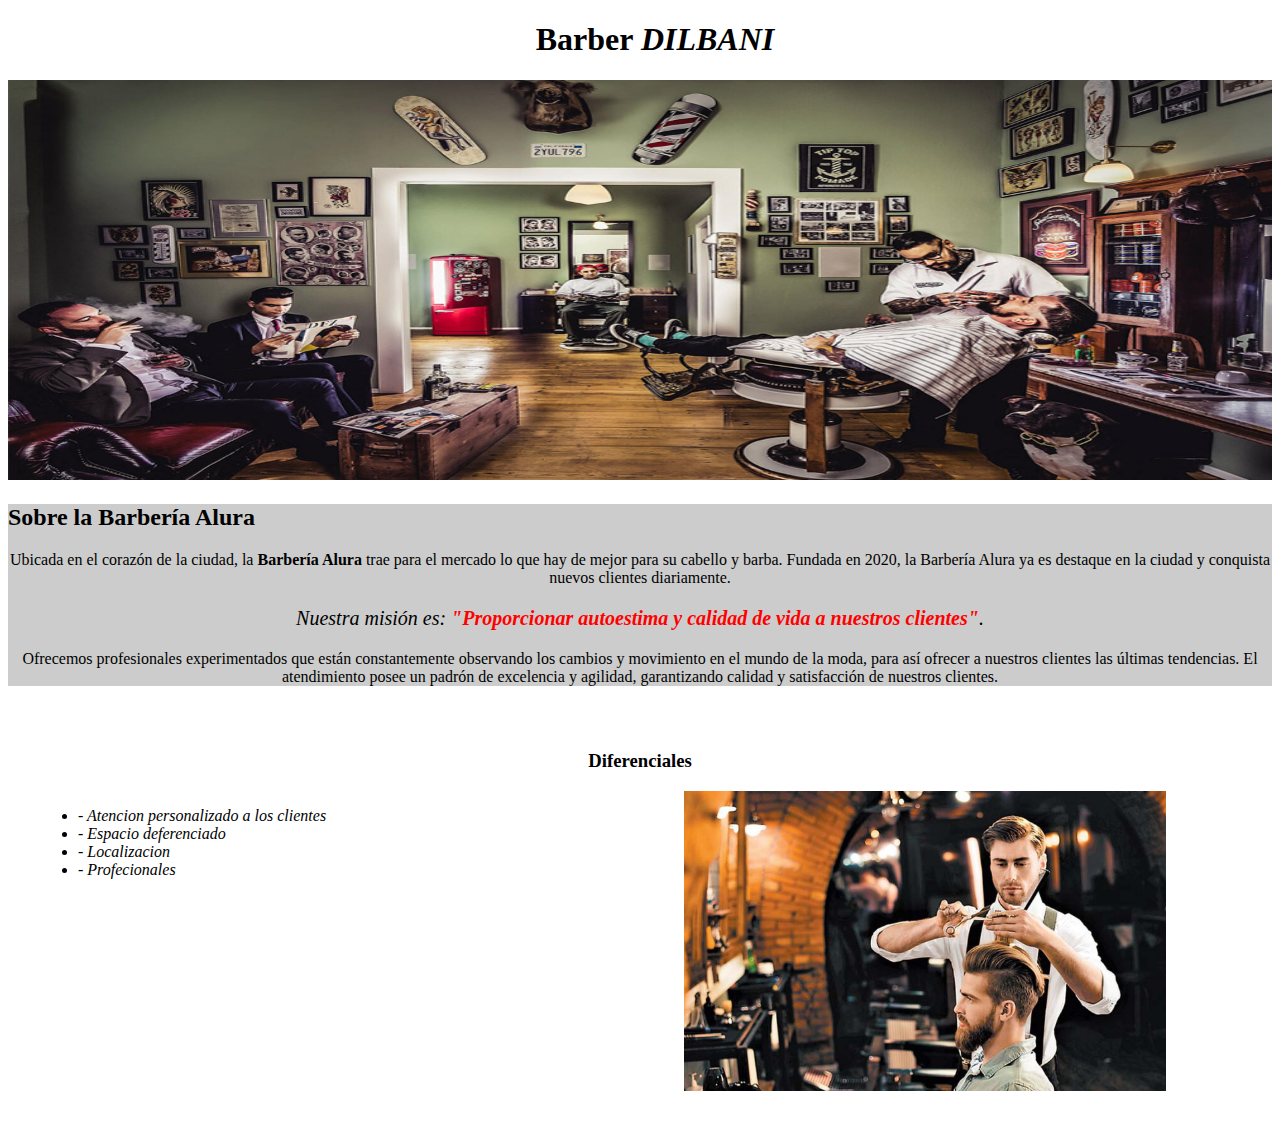
==== index.html @ 6333a717 "agregando index, img, texto, styles" ====
<!DOCTYPE html>
<html lang="es">
<head>
    <meta charset="UTF-8">
    <meta http-equiv="X-UA-Compatible" content="IE=edge">
    <meta name="viewport" content="width=device-width, initial-scale=1.0">
    <link rel="stylesheet" href="./css/styles.css">
    <title> Bareria Alura</title>
    
</head>
<body>
    <header>
        <nav>
            <div>
                <h1 class="titulo-uno">Barber <em>DILBANI</em> </h1>
                <img  id="banner" src="./img/banner.jpg" alt="">
            </div>
            
        </nav>
    </header>
    <main>
        <div class="bloque1">
            <h2>Sobre la Barbería Alura</h2>

            <p>Ubicada en el corazón de la ciudad, la <strong>Barbería Alura</strong> trae para el mercado lo que hay de mejor para su cabello y barba. Fundada en 2020, la Barbería Alura ya es destaque en la ciudad y conquista nuevos clientes diariamente.</p>
            
            <p id="textp"><em>Nuestra misión es: <strong>"Proporcionar autoestima y calidad de vida a nuestros clientes"</strong>.</em></p>
            
            <p>Ofrecemos profesionales experimentados que están constantemente observando los cambios y movimiento en el mundo de la moda, para así ofrecer a nuestros clientes las últimas tendencias. El atendimiento posee un padrón de excelencia y agilidad, garantizando calidad y satisfacción de nuestros clientes.</p> 
            
        </div>

        <div class="bloque2">
            <h3>Diferenciales</h3>

            <ul>
                <li class="lista"> - Atencion personalizado a los clientes</li>
                <li class="lista">- Espacio deferenciado</li> 
                <li class="lista">- Localizacion</li> 
                <li class="lista">- Profecionales</li>
            </ul>

            <img src="/img/img1.jpg" alt="">
        </div>
   
    </main>
    <footer>
       
       
    </footer>
</body> 
</html>
---- css/styles.css ----
.titulo-uno{
    text-align: center;
    padding-left: 30px;
}

.bloque1{
    background-color: #cccccc;  
}
p{ 
text-align: center;
}


em strong{
    color: red;
}

#textp {
    font-size: 20px;
}

#banner{
    width: 100%;
    height: 400px;
}

.bloque2{
    background-color: #ffffff;
    padding: 30px;
}

.bloque2 h3 {
    text-align: center;
}

.lista{
    font-style: italic;
}

.bloque2 ul{
    display: inline-block;
    vertical-align: top;
    width: 30%;
    margin-right: 20%;
}

.bloque2 img{
    width: 40%;
}
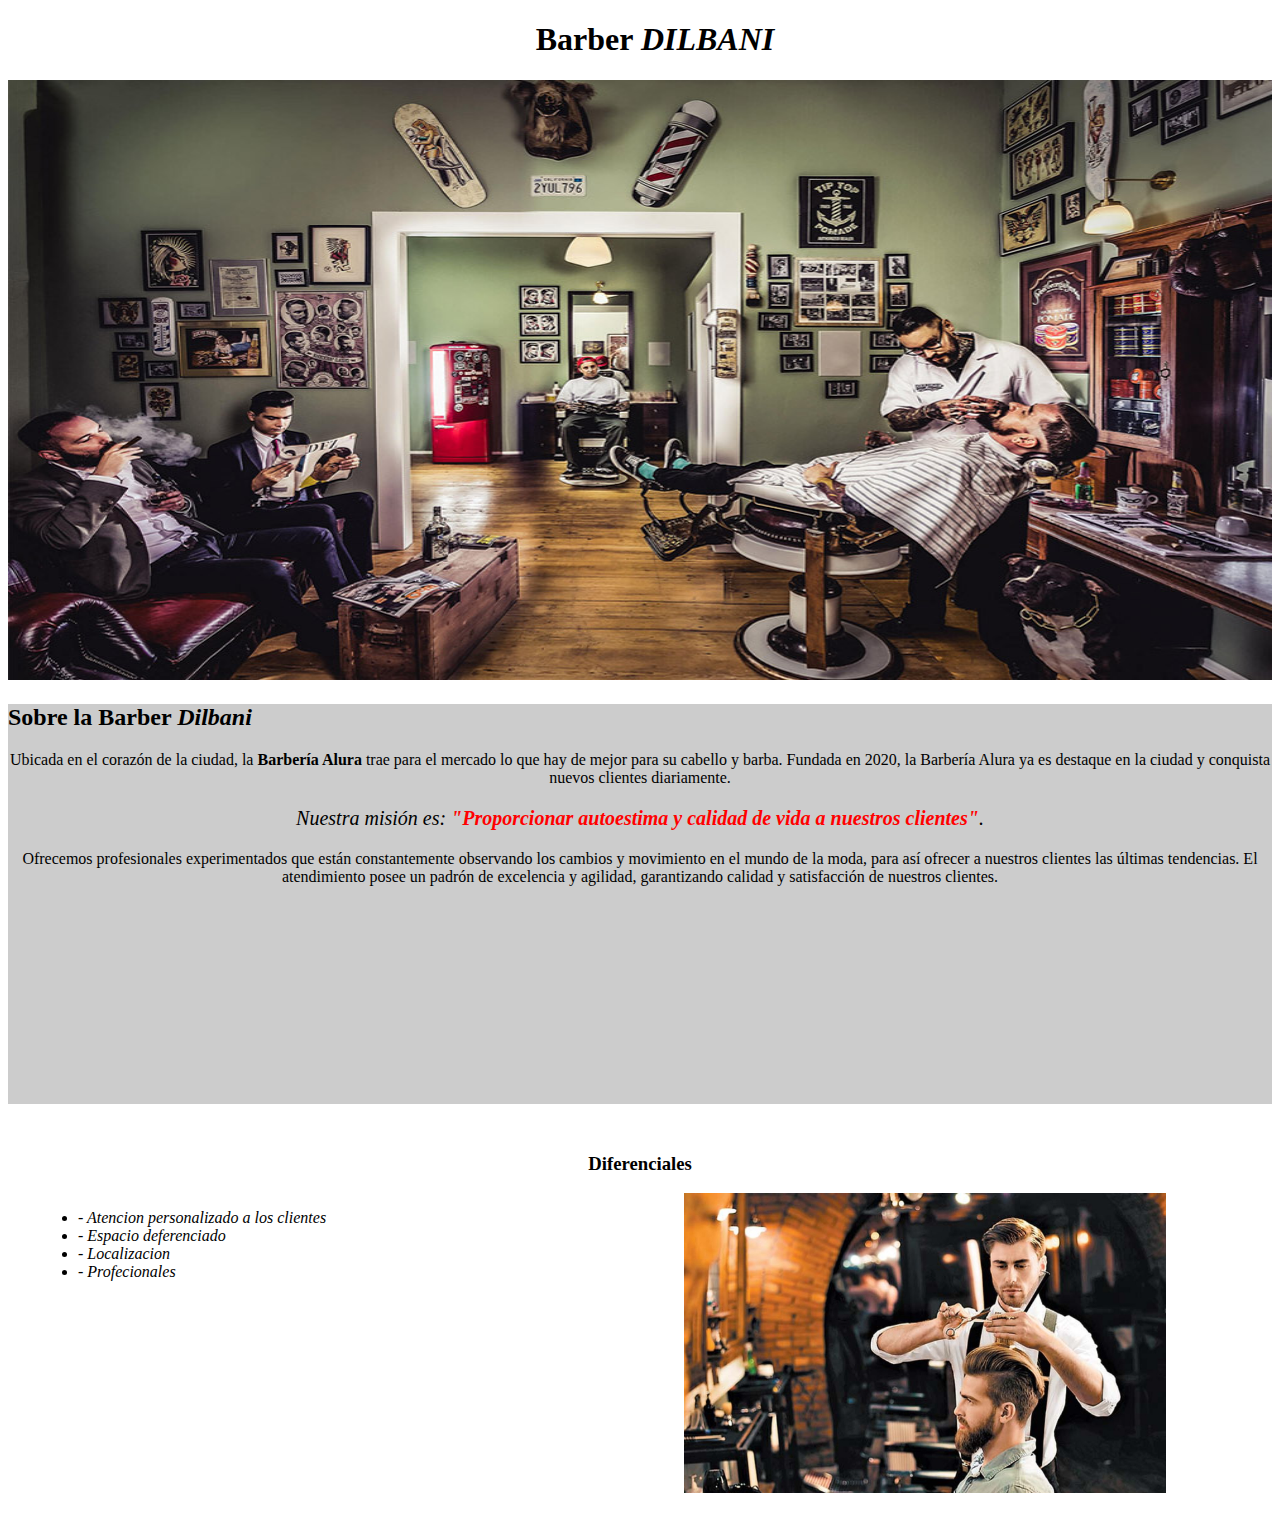
==== commit 8390065a: "add pages produc whit styles" ====
--- a/index.html
+++ b/index.html
@@ -20,7 +20,7 @@
     </header>
     <main>
         <div class="bloque1">
-            <h2>Sobre la Barbería Alura</h2>
+            <h2>Sobre la Barber <em>Dilbani</em></h2>
 
             <p>Ubicada en el corazón de la ciudad, la <strong>Barbería Alura</strong> trae para el mercado lo que hay de mejor para su cabello y barba. Fundada en 2020, la Barbería Alura ya es destaque en la ciudad y conquista nuevos clientes diariamente.</p>
             
--- a/css/styles.css
+++ b/css/styles.css
@@ -2,26 +2,26 @@
     text-align: center;
     padding-left: 30px;
 }
+#banner{
+    width: 100%;
+    height: 600px;
+}
 
 .bloque1{
     background-color: #cccccc;  
+    width: 100%;
+    height: 400px;
 }
+#textp {
+    font-size: 20px;
+}
+
 p{ 
 text-align: center;
 }
 
-
 em strong{
     color: red;
-}
-
-#textp {
-    font-size: 20px;
-}
-
-#banner{
-    width: 100%;
-    height: 400px;
 }
 
 .bloque2{
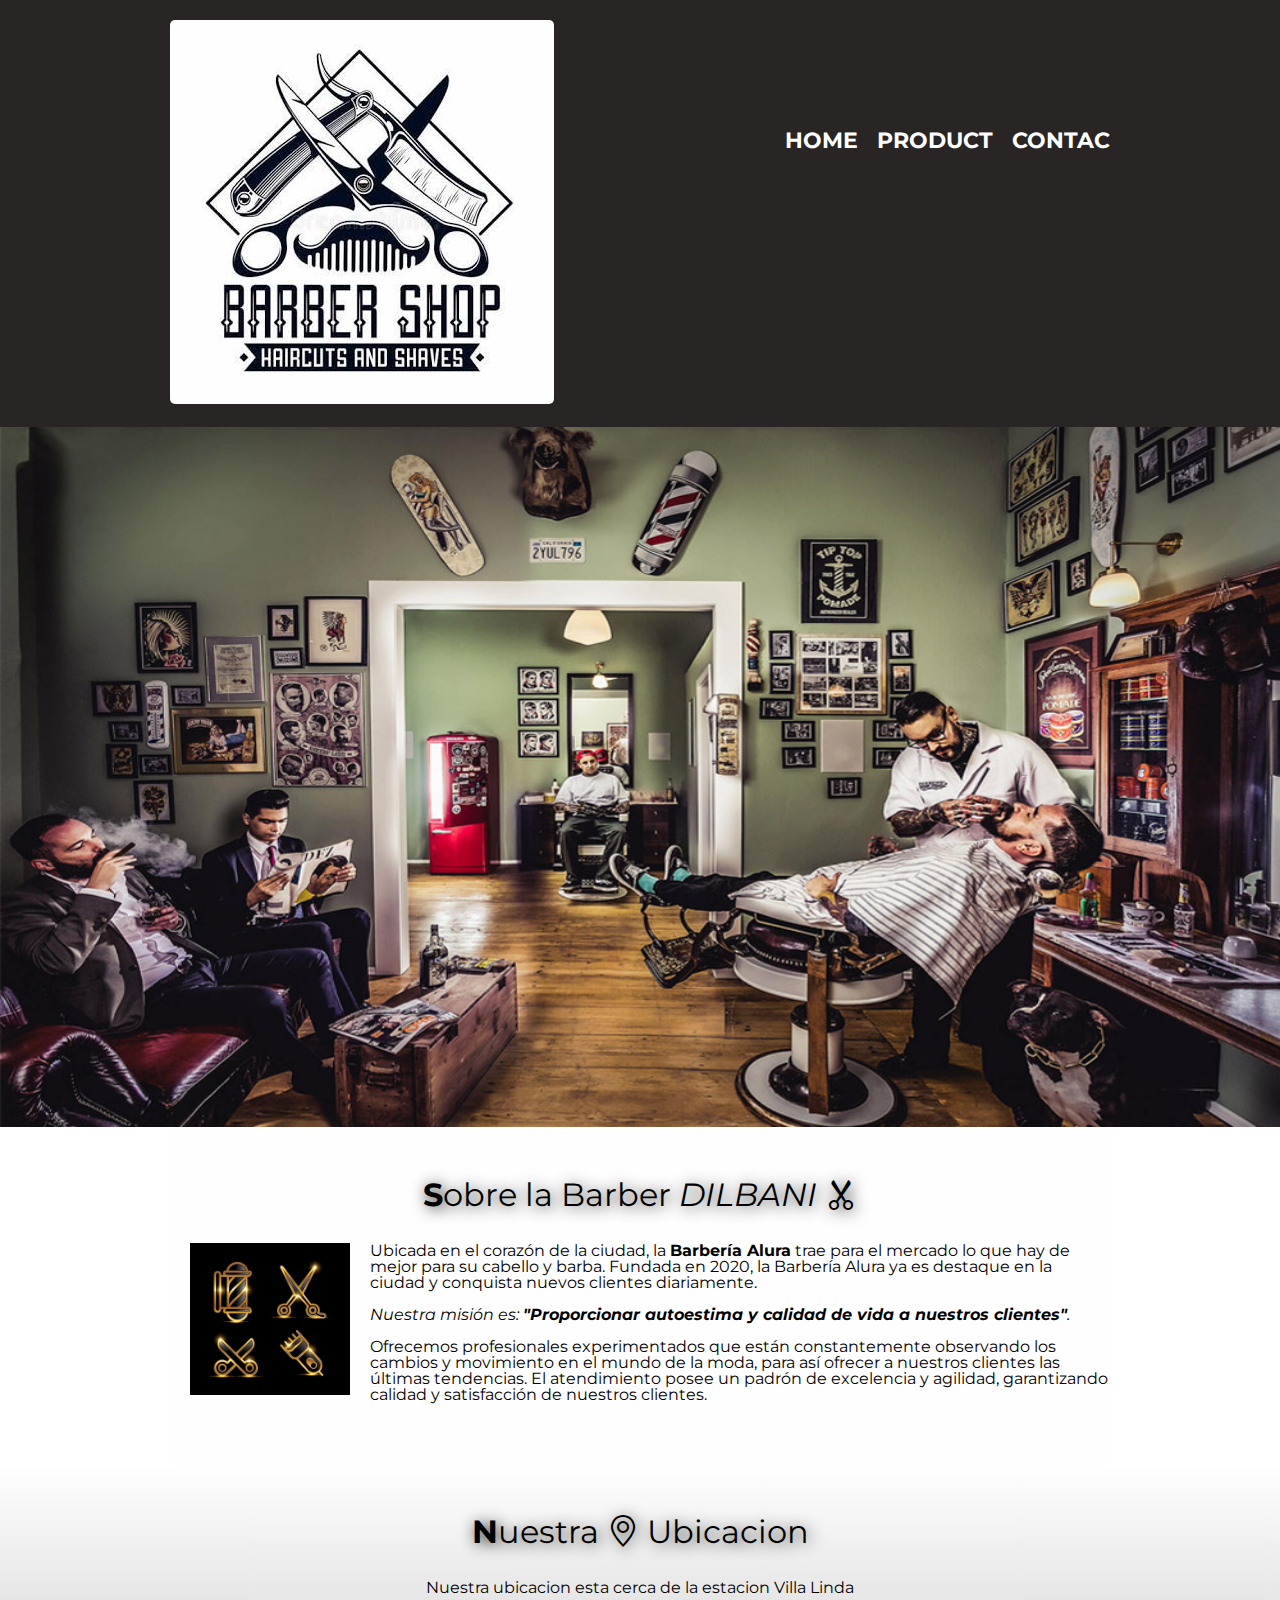
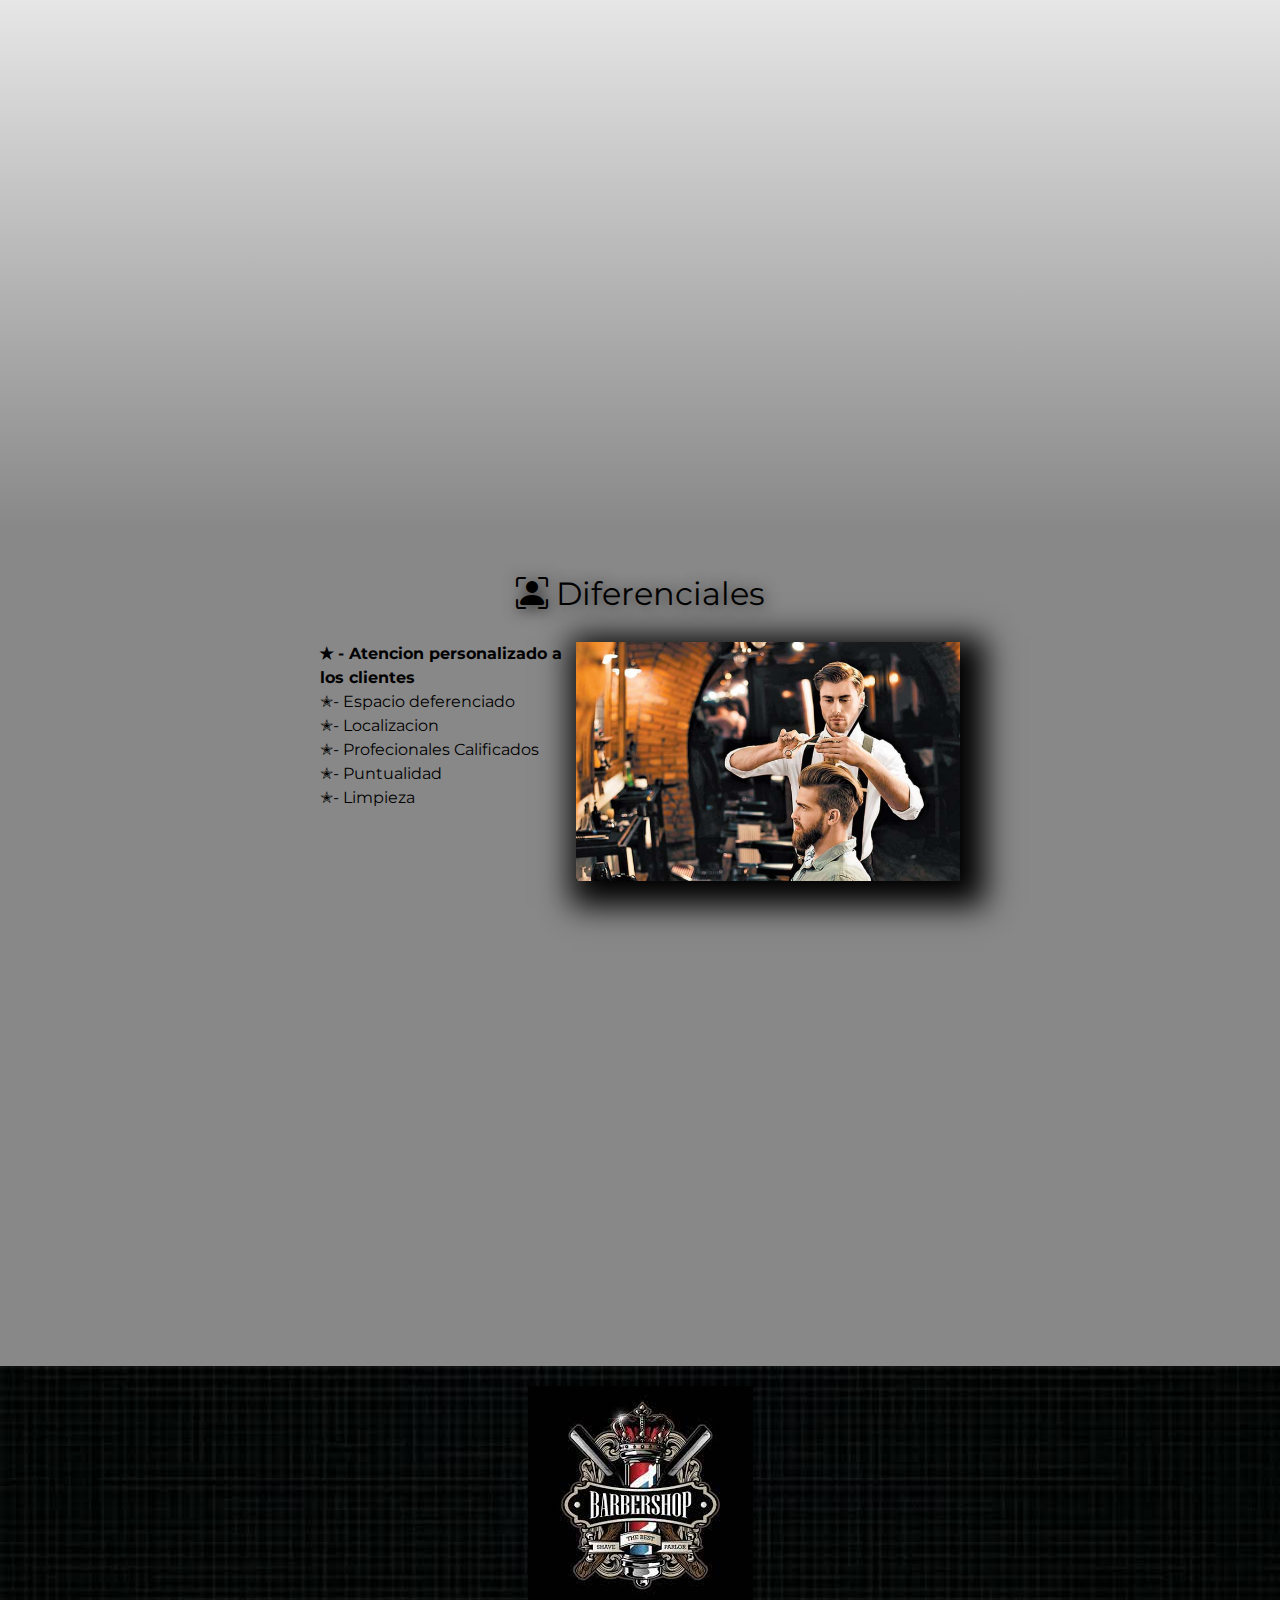
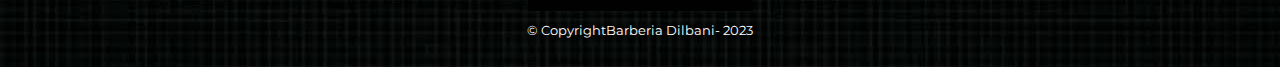
==== commit 14f15973: "Add css de contac y de index y form" ====
--- a/index.html
+++ b/index.html
@@ -4,23 +4,36 @@
     <meta charset="UTF-8">
     <meta http-equiv="X-UA-Compatible" content="IE=edge">
     <meta name="viewport" content="width=device-width, initial-scale=1.0">
+    <meta name="viewport" content="width=device-width">
+    <link rel="preconnect" href="https://fonts.googleapis.com">
+    <link rel="preconnect" href="https://fonts.gstatic.com" crossorigin>
+    <link href="https://fonts.googleapis.com/css2?family=Montserrat:wght@300&family=Roboto:wght@400;500&display=swap" rel="stylesheet">
+    <link rel="stylesheet" href="https://cdn.jsdelivr.net/npm/bootstrap-icons@1.10.5/font/bootstrap-icons.css">
+    <link rel="stylesheet" href="/css/reset.css">
     <link rel="stylesheet" href="./css/styles.css">
     <title> Bareria Alura</title>
     
 </head>
 <body>
     <header>
-        <nav>
-            <div>
-                <h1 class="titulo-uno">Barber <em>DILBANI</em> </h1>
-                <img  id="banner" src="./img/banner.jpg" alt="">
-            </div>
-            
-        </nav>
+        <div class="caja">
+            <h1><img class="logo" src="/img/logo.jpg" alt="logo"></h1>
+            <nav> 
+                <ul>
+                    <a href="index.html"><li>Home</li></a>
+                    <li><a href="produc.html">Product</a></li>
+                    <li><a href="contact.html">Contac</a></li>
+                </ul>
+            </nav>
     </header>
+
+    <img  class="banner" src="./img/banner.jpg" alt=""> 
+
     <main>
-        <div class="bloque1">
-            <h2>Sobre la Barber <em>Dilbani</em></h2>
+        <section class="bloque1">
+            <h2 class="titulo-uno">Sobre la Barber <em>DILBANI <i class="bi bi-scissors"></i></em></h2>
+
+            <img  class="utiles" src="/img/utiles.jpg" alt="Utiles">
 
             <p>Ubicada en el corazón de la ciudad, la <strong>Barbería Alura</strong> trae para el mercado lo que hay de mejor para su cabello y barba. Fundada en 2020, la Barbería Alura ya es destaque en la ciudad y conquista nuevos clientes diariamente.</p>
             
@@ -28,25 +41,36 @@
             
             <p>Ofrecemos profesionales experimentados que están constantemente observando los cambios y movimiento en el mundo de la moda, para así ofrecer a nuestros clientes las últimas tendencias. El atendimiento posee un padrón de excelencia y agilidad, garantizando calidad y satisfacción de nuestros clientes.</p> 
             
-        </div>
+        </section>
 
-        <div class="bloque2">
-            <h3>Diferenciales</h3>
+        <section class="mapa">
+            <h3 class="titulo-uno">Nuestra <i class="bi bi-geo-alt"> </i> Ubicacion</h3>
+            <p>Nuestra ubicacion esta cerca de la estacion Villa Linda </p>
+            <div class="mapa_cont">
+                <iframe src="https://www.google.com/maps/embed?pb=!1m18!1m12!1m3!1d31723.832665895276!2d-75.57354109350204!3d6.331922298104973!2m3!1f0!2f0!3f0!3m2!1i1024!2i768!4f13.1!3m3!1m2!1s0x8e442fa6958e1777%3A0x837c07a666cf50f0!2sBello%2C%20Antioquia!5e0!3m2!1ses-419!2sco!4v1685382114860!5m2!1ses-419!2sco" width="100%" height="450" style="border:0;" allowfullscreen="" loading="lazy" referrerpolicy="no-referrer-when-downgrade"></iframe>
+            </div>
+        </section>
 
-            <ul>
-                <li class="lista"> - Atencion personalizado a los clientes</li>
-                <li class="lista">- Espacio deferenciado</li> 
-                <li class="lista">- Localizacion</li> 
-                <li class="lista">- Profecionales</li>
-            </ul>
-
-            <img src="/img/img1.jpg" alt="">
-        </div>
-   
+        <section class="bloque2">
+            <h3 class="titulo-uno" > <i class="bi bi-person-bounding-box"> </i>Diferenciales</h3>
+            <div class="conten_diferencial">
+                <ul class="lis_diferen">
+                    <li class="lista"> - Atencion personalizado a los clientes</li>
+                    <li class="lista">- Espacio deferenciado</li> 
+                    <li class="lista">- Localizacion</li> 
+                    <li class="lista">- Profecionales Calificados</li>
+                    <li class="lista">- Puntualidad</li>
+                    <li class="lista">- Limpieza</li>
+                </ul><img class="imgdiferen" src="/img/img1.jpg" alt="corte">
+            </div>
+            <div class="video">
+                <iframe width="100%" height="315" src="https://www.youtube.com/embed/RyFzsT5PfBk" title="YouTube video player" frameborder="0" allow="accelerometer; autoplay; clipboard-write; encrypted-media; gyroscope; picture-in-picture; web-share" allowfullscreen></iframe>
+            </div>
+        </section>        
     </main>
     <footer>
-       
-       
+        <img  src="/img/fondo.jfif" alt="">
+        <p class="copyright">&copy CopyrightBarberia Dilbani- 2023</p>
     </footer>
 </body> 
 </html>--- a/css/styles.css
+++ b/css/styles.css
@@ -1,49 +1,298 @@
+body{
+    font-family: 'Montserrat', sans-serif;
+}
+header{
+    background-color: #292525;
+    padding: 20px 0;
+
+}
+.caja{
+    width: 940px;
+    position: relative;
+    margin: 0 auto;
+}
+nav{
+    position: absolute;
+    top:110px;
+    right: 0px;
+}
+nav li{
+    display: inline;
+    margin: 0 0 0 15px;
+}
+nav a{
+    text-transform: uppercase;
+    color: #ffffff;
+    font-weight: bold;
+    font-size: 22px;
+    text-decoration: none;
+
+}
+nav a:hover{
+color: #fdd90a; 
+text-decoration: underline;
+}
+.logo{
+    border-radius: 5px;
+}
+.produc{
+    width: 940px;
+    margin: 0 auto;
+    padding: 50px;
+}
+.produc li{
+    display: inline-block;
+    text-align: center;
+    width: 30%;
+    vertical-align: top;
+    /* background: #cccccc; */
+    margin: 0 1.5%;
+    padding: 30px 20px;
+    box-sizing: border-box;
+    border: 2px solid #000000;
+    border-radius: 10px ;
+    cursor: pointer;
+}
+.produc li:hover{
+    color: #695a0b; 
+    border: 3px solid #e0c217;
+}
+.produc li:active{
+    border: 3px solid #e0c217;   
+}
+
+.produc img{
+    width: 250px;
+    height: 250px;
+}
+.produc h2{
+    font-size: 30px;
+    font-weight: bold;
+}
+.produc li:hover h2{
+    font-size: 33px;
+}
+.p_descripcion{
+    font-size: 18px;
+}
+.p_precio{
+    font-weight: bold;
+    font-size: 20px;
+    margin-top: 10px;
+}
+
+footer{
+    text-align: center;
+    background: url(/img/footer.jpg);
+    padding: 20px;
+
+}
+
+.copyright {
+    color: #FFFFFF;
+    font-size: 13px;
+    margin: 10px;
+}
+
+/*///////////// contactos/////////////////*/
+
+form{
+    margin: 40px 0;
+    margin-left: 20px;
+}
+
+form label, form p{
+    display: block;
+    font-size: 20px;
+    margin: 0 0 10px;
+}
+
+.input_p{
+    display: block;
+    margin: 0 0 20px;
+    padding: 10px 25px;
+    width: 50%;
+}
+
+.section_lis{
+    width: 200px;
+    height: 40px;
+    border-radius: 5px;
+    margin-bottom: 5px;
+    margin-top: 10px;
+}
+
+.checkbox{
+    margin: 20px 0;
+}
+
+.btn{
+    width: 40%;
+    padding: 15px 0;
+    font-size: 18px;
+    font-weight: bold;
+    color: white;
+    background-color: orange;
+    border: none;
+    border-radius: 5px;
+    transition: 1s all;
+    cursor: pointer;
+}
+
+.btn:hover{
+    background: darkorange;
+    transform: scale(1.2)  rotate(10deg);
+    /*transform: rotate(20deg);*/
+}
+
+table{
+    margin: 40px 40px;
+}
+
+thead{
+    background: #292525;
+    color: white;
+    font-weight: bold;
+}
+
+td, td{
+    border: 1px solid black;
+    padding: 8px 15px;
+}
+/*////////// home/////////////////////////*/
+
+.banner{
+    width: 100%;
+    height: 700px;
+}
+
+/* main > p{
+    background: #292525;
+}
+
+img + p{
+    background: #695a0b;
+} */
+
+.bloque1{
+    padding: 3em 0;
+    background: #fefefe;
+    width: 940px;
+    margin: 0 auto;
+}
+
 .titulo-uno{
     text-align: center;
-    padding-left: 30px;
-}
-#banner{
-    width: 100%;
-    height: 600px;
-}
-
-.bloque1{
-    background-color: #cccccc;  
-    width: 100%;
-    height: 400px;
-}
-#textp {
-    font-size: 20px;
-}
-
-p{ 
-text-align: center;
-}
-
-em strong{
-    color: red;
-}
-
+    font-size: 2em;
+    margin: 0 0 1em;
+    clear: left;
+    text-shadow: 2px 2px 15px #292525;
+}
+
+.titulo-uno::first-letter{
+    font-weight: bold;
+}
+
+/* .titulo-uno:before{
+    content: "["
+}
+
+.titulo-uno:after{
+    content: "]"
+}
+
+p:first-line{
+    font-style: italic;
+} */
+
+.bloque1 p{
+    margin: 0 0 1em;
+}
+
+.bloque1 strong{
+    font-weight: bold;
+}
+
+.bloque1 em{
+    font-style: italic;
+}
+.utiles{
+    width: 160px;
+    float: left;
+    margin: 0 20px 0 20px;
+}
+.mapa{
+    padding: 3em 0;
+    /*background: linear-gradient(90deg, orange, blue);*/
+    background: linear-gradient( #fefefe, #888888);
+}
+
+.mapa p{
+    margin:0 0 2em ;
+    text-align: center;
+}
+.mapa_cont{
+    width: 940px;
+    margin: 0 auto;
+}
 .bloque2{
-    background-color: #ffffff;
-    padding: 30px;
-}
-
-.bloque2 h3 {
-    text-align: center;
-}
-
-.lista{
-    font-style: italic;
-}
-
-.bloque2 ul{
+    padding: 3em 0;
+    background: #888888;
+}
+
+.conten_diferencial{
+    width: 640px;
+    margin: 0 auto;
+}
+
+.lis_diferen{
+    width: 40%;
     display: inline-block;
     vertical-align: top;
-    width: 30%;
-    margin-right: 20%;
-}
-
-.bloque2 img{
-    width: 40%;
+}
+
+.lista{
+    line-height: 1.5;
+}
+
+.lista:before{
+    content: "✭"
+}
+
+.lista:first-child{
+    font-weight: bold;
+}
+.imgdiferen{
+    width: 60%;
+    transition: 400ms;
+    box-shadow: 10px 10px 30px 15px #000000;
+}
+
+.imgdiferen:hover{
+    opacity: 0.3;
+}
+
+.video{
+    width: 560px;
+    margin: 1em auto;
+    margin-top: 100px;
+}
+
+/*///////////////////////responsive///////////////*/
+@media screen and (max-width:480){
+    h1{
+        text-align: center;
+    }
+    nav{
+        position: static;
+    }
+
+    .bloque1, .mapa_cont,.bloque2,.video{
+        width: auto;
+    }
+
+    .lis_diferen,.imgdiferen{
+        width: 100%;
+    }
+    
 }